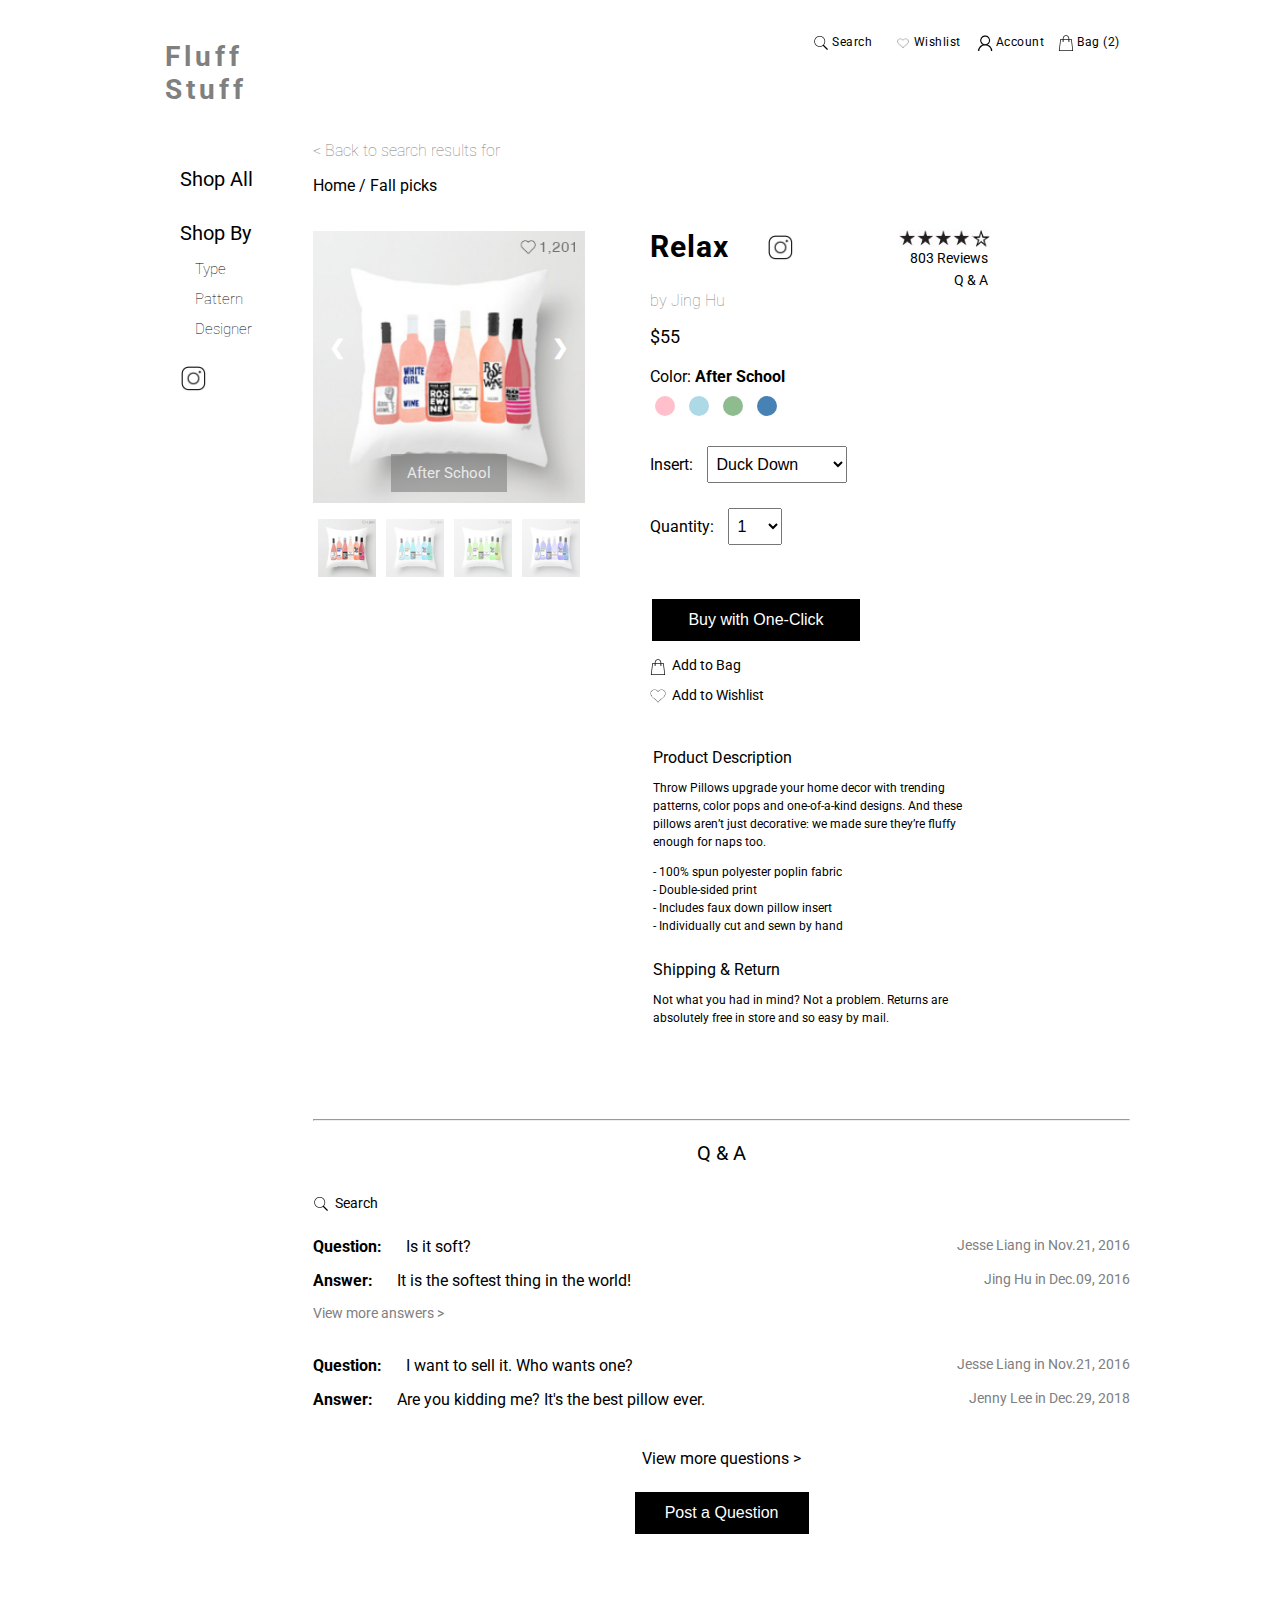
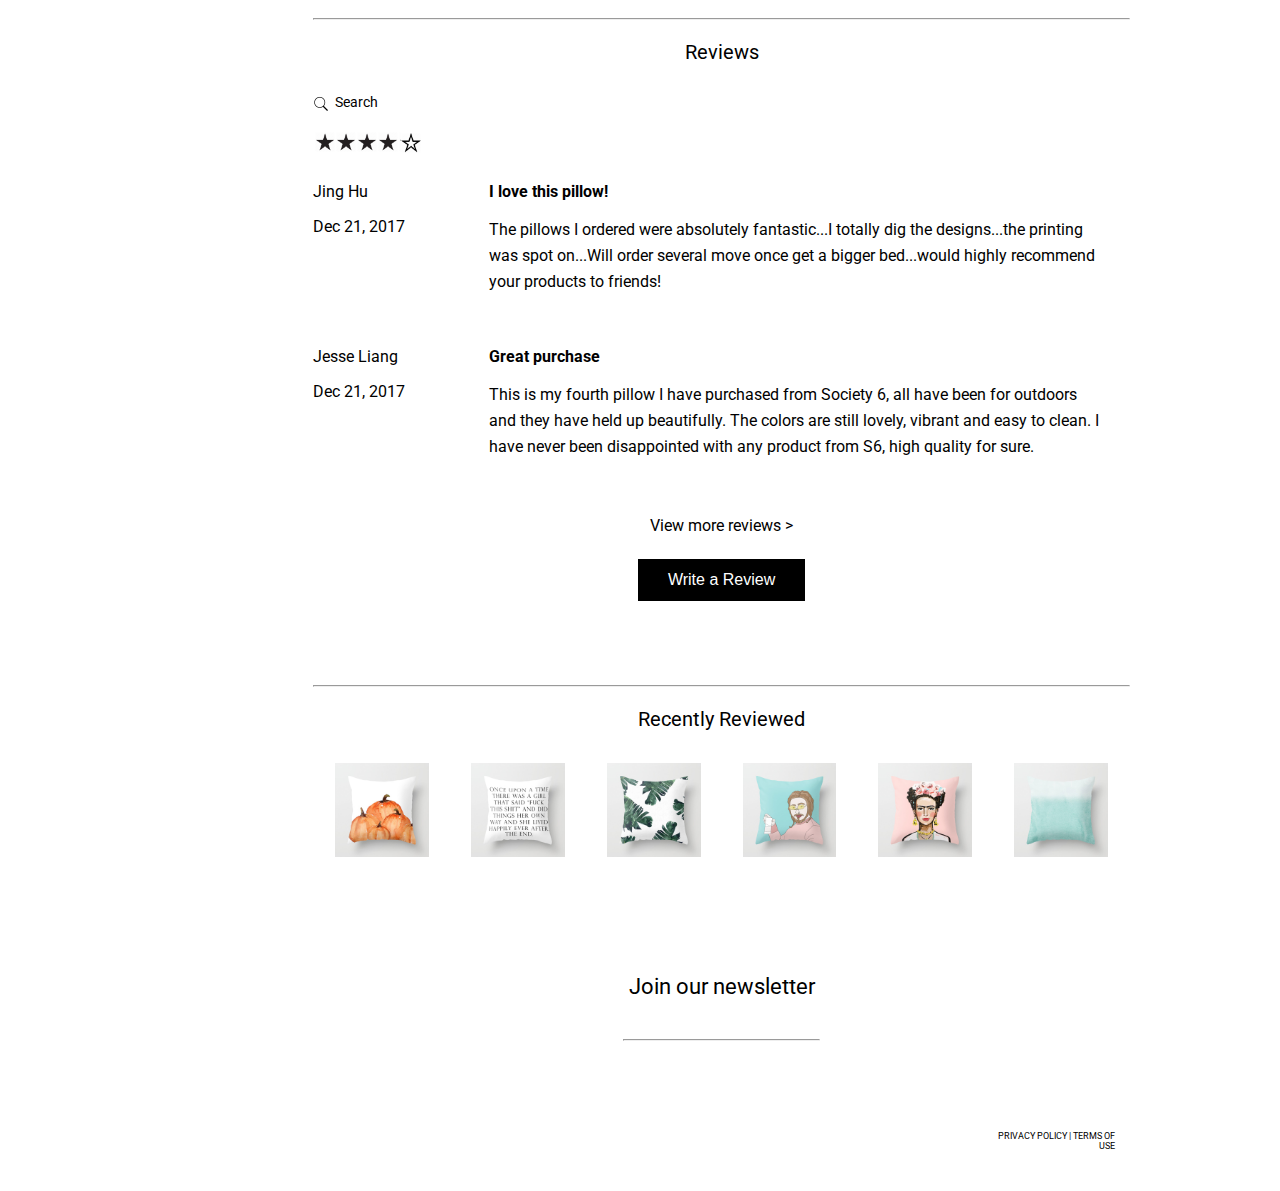
==== detail.html @ 71c14bbd "done" ====
<!DOCTYPE html>
<html>

<!-- Meat info -->

<head>
    <!-- styles-->
    <link rel="stylesheet" type="text/css" href="style.css">
    <link rel="stylesheet" href="https://cdnjs.cloudflare.com/ajax/libs/font-awesome/4.7.0/css/font-awesome.min.css">
    <!-- fonts -->
    <link href="https://fonts.googleapis.com/css?family=Roboto:300,400" rel="stylesheet">
    <!-- styles-->
    <meta name="viewport" content="width=device-width, initial-scale=1.0">
    <link rel="icon" type="image/ico" href="images/feather.png" />
    <!-- Search-->
    <meta name="author" content="Jing Hu">
    <meta name="keywords" content="Fluff Stuff, pillow, shopping">
    <meta name="description" content="Fluff Stuff, a stylish pillow company.">
    <!-- Website title-->
    <title>Fluff Stuff</title>
</head>

<body>
    <!-- Header and nav -->
    <div class='row'>
        <div class="col-8 header">
            <a href="index.html">
                <header>Fluff<br />Stuff</header>
            </a>
        </div>
        <div class="col-1 nav">
            <img src='images/585e4ad1cb11b227491c3391.png' class="navimg">Search
        </div>
        <div class="col-1 nav">
            <img src='images/hollow-heart-shaped-symbol-72673.png' class="navimg">Wishlist
        </div>
        <div class="col-1 nav">
            <img src='images/user.png' class="navimg">Account
        </div>
        <div class="col-1 nav">
            <img src='images/Ecommerce-Shopping-Bag-icon.png' class="navimg">Bag (2)
        </div>
    </div>

    <!-- Filter and list header -->
    <div class="row">
        <div class="col-2" style="padding-bottom: 0px">
            <ul>
                <li>
                    <h2 class="filter">Shop All</h2>
                </li>
                <li>
                    <h2>Shop By</h2>
                    <ul>
                        <li class='subfilter'>
                            <h5>Type</h5>
                        </li>
                        <li class='subfilter'>
                            <h5>Pattern</h5>
                        </li>
                        <li class='subfilter'>
                            <h5>Designer</h5>
                        </li>
                    </ul>
                </li>
                <li><img src="images/instagram-new.png" class="instaImg" alt="ads"></li>
            </ul>
        </div>
        <div class="col-10" style='padding: 0px'>
            <a href='list.html'>
                <p class="results">&lt; Back to search results for</p>
            </a>
            <span>Home / Fall picks</span>
            <br /><br>
            <div class='row'>
                <div class='col-4 innerSlides'>
                    <!-- Reference for W3school -->
                    <!-- Container for the image gallery -->
                    <div class="container">
                        <!-- Full-width images with number text -->
                        <div class="mySlides">
                            <div class="numbertext">After School</div>
                            <img src="images/Group%20203.png" style="width:100%">
                        </div>

                        <div class="mySlides">
                            <div class="numbertext">Morning Haze</div>
                            <img src="images/GroupHaze.png" style="width:100%">
                        </div>

                        <div class="mySlides">
                            <div class="numbertext">Rainy Day</div>
                            <img src="images/GroupRain.png" style="width:100%">
                        </div>

                        <div class="mySlides">
                            <div class="numbertext">Cozy Demin</div>
                            <img src="images/GroupDemin.png" style="width:100%">
                        </div>

                        <!-- Next and previous buttons -->
                        <a class="prev" onclick="plusSlides(-1)">&#10094;</a>
                        <a class="next" onclick="plusSlides(1)">&#10095;</a>

                        <!-- Thumbnail images -->
                        <div class="row">
                            <div class="slidesCol">
                                <img class="demo cursor" src="images/Group%20203.png" style="width:100%" onclick="currentSlide(1)" alt="After School Special">
                            </div>
                            <div class="slidesCol">
                                <img class="demo cursor" src="images/GroupHaze.png" style="width:100%" onclick="currentSlide(2)" alt="Morning Haze">
                            </div>
                            <div class="slidesCol">
                                <img class="demo cursor" src="images/GroupRain.png" style="width:100%" onclick="currentSlide(3)" alt="Rainy Day">
                            </div>
                            <div class="slidesCol">
                                <img class="demo cursor" src="images/GroupDemin.png" style="width:100%" onclick="currentSlide(4)" alt="Cozy Demin">
                            </div>
                        </div>
                    </div>
                </div>
                <div class='col-4 innerDetail'>
                    <span class='productTitle noPadMar'>Relax </span><span><img src="images/instagram-new.png" class='instaImg'></span>
                    <p class='results'>by Jing Hu</p>
                    <p class='productName'>$55</p>
                    <div style='margin-bottom: 50px;margin-top: 20px'>
                        <p style='margin: 0'>Color: <span id='colorDescrip' style="font-weight: bold">After School</span></p>
                        <div>
                            <span class="dot" style="background-color: pink" onmouseover="turnOpaque(this)" onmouseout="turnClear(this)" onclick="chooseColor(1,'After School')"></span>
                            <span class="dot" style="background-color:lightblue" onmouseover="turnOpaque(this)" onmouseout="turnClear(this)" onclick="chooseColor(2,'Morning Haze')"></span>
                            <span class="dot" style="background-color:darkseagreen" onmouseover="turnOpaque(this)" onmouseout="turnClear(this)" onclick="chooseColor(3,'Rainy Day')"></span>
                            <span class="dot" style="background-color:steelblue" onmouseover="turnOpaque(this)" onmouseout="turnClear(this)" onclick="chooseColor(4,'Cozy Demin')"></span>
                        </div>
                        <p class='productDescrip'>Insert:
                            <select class="buy-select">
                                <option id="option-1">Duck Down</option>
                                <option id="option-2">Memory Foam</option>
                                <option id="option-3">Poly-blend</option>
                            </select></p>
                        <p class='productDescrip'>Quantity:
                            <select class="buy-select">
                                <option id="option-1">1</option>
                                <option id="option-2">2</option>
                                <option id="option-3">3</option>
                                <option id="option-4">4</option>
                                <option id="option-5">5</option>
                                <option id="option-6">6</option>
                                <option id="option-7">7</option>
                                <option id="option-8">8</option>
                                <option id="option-9">9</option>
                                <option id="option-10">10</option>
                            </select></p>
                    </div>
                    <button class="blackBtn" style="width: 100%">Buy with One-Click</button>
                    <a href='#'><div class='actionButton'><img src='images/Ecommerce-Shopping-Bag-icon.png' class="navimg"> Add to Bag</div></a>
                    <a href='#'><div class='actionButton'><img src='images/images.png' class="navimg"> Add to Wishlist</div></a>
                </div>

                <div class='col-2' style='padding-right: 0px'>
                    <img src='images/stars.PNG' class='reviewStars'>
                    <a href='#Reviews'>
                        <p class='numReviews'>803 Reviews</p>
                    </a>
                    <a href='#Q&A'>
                        <p class='numReviews'>
                            <p class='numReviews'>Q &amp; A</p>
                    </a>
                </div>
                <div class='row' style='margin-bottom: : 0px'>
                    <div class='col-5'></div>
                    <div class='col-5' style='padding: 0px;margin-top: 30px'>
                        <h4 style='margin: 0'>Product Description</h4>
                        <p class='descripDetail'>Throw Pillows upgrade your home decor with trending patterns, color pops and one-of-a-kind designs. And these pillows aren’t just decorative: we made sure they’re fluffy enough for naps too. </p>
                        <p class='descripDetail'>
                            - 100% spun polyester poplin fabric<br>
                            - Double-sided print<br>
                            - Includes faux down pillow insert<br>
                            - Individually cut and sewn by hand</p>

                        <h4 style='margin: 25px 0 0 0'>Shipping &amp; Return</h4>
                        <p class='descripDetail'>Not what you had in mind? Not a problem. Returns are absolutely free in store and so easy by mail. </p>
                    </div>
                </div>

            </div>
        </div>
    </div>

    <!-- QA & Review -->
    <div class='row'>
        <div class='col-2'></div>
        <div class='col-10' style='margin: 0px;padding: 0px'>
            <!-- Q & A -->
            <hr class='borderline'>
            <h2 class='sectionName'>Q &amp; A</h2>
            <div class='actionButton'><img src='images/585e4ad1cb11b227491c3391.png' class="navimg"> Search</div>

            <div class='reviewBlock'>
                <div class='QATitleDiv'>
                    <span class='QATitle'>Question: </span>
                    <span>Is it soft?</span>
                    <span class='QAID'>Jesse Liang in Nov.21, 2016
                    </span>
                </div>
                <div class='QATitleDiv'>
                    <span class='QATitle'>Answer: </span>
                    <span>It is the softest thing in the world!
                    </span>
                    <span class='QAID'>Jing Hu in Dec.09, 2016
                    </span>
                </div>
                <div class='QATitleDiv'>
                    <p style="color:grey;font-size: 14px">View more answers ></p>
                </div>
            </div>

            <div class='reviewBlock'>
                <div class='QATitleDiv'>
                    <span class='QATitle'>Question: </span>
                    <span>I want to sell it. Who wants one?</span>
                    <span class='QAID'>Jesse Liang in Nov.21, 2016
                    </span>
                </div>
                <div class='QATitleDiv'>
                    <span class='QATitle'>Answer: </span>
                    <span>Are you kidding me? It's the best pillow ever.
                    </span>
                    <span class='QAID'>Jenny Lee in Dec.29, 2018
                    </span>
                </div>
            </div>
            <p class='viewMore'>View more questions ></p>
            <div style='text-align: center'><button class="blackBtn">Post a Question</button></div>

            <!-- Reviews -->
            <hr class='borderline'>
            <h2 class='sectionName'>Reviews</h2>
            <div class='actionButton'><img src='images/585e4ad1cb11b227491c3391.png' class="navimg"> Search</div>

            <img src='images/stars.PNG' style='margin-top: 20px'>
            <!-- First Review-->
            <div class='row' style='margin: 10px 0px 20px 0; padding: 0'>
                <div class='col-2' style='padding: 0;margin-right: 40px'>
                    <p>Jing Hu</p>
                    <p>Dec 21, 2017</p>
                </div>
                <div class='col-9' style='padding: 0'>
                    <p style='font-weight: bold'>I love this pillow!</p>
                    <p class='reviewContent'>The pillows I ordered were absolutely fantastic...I totally dig the designs...the printing was spot on...Will order several move once get a bigger bed...would highly recommend your products to friends!</p>
                </div>
            </div>
            <!-- Second Review-->
            <div class='row' style='margin: 10px 0px 20px 0; padding: 0'>
                <div class='col-2' style='padding: 0;margin-right: 40px'>
                    <p>Jesse Liang</p>
                    <p>Dec 21, 2017</p>
                </div>
                <div class='col-9' style='padding: 0'>
                    <p style='font-weight: bold'>Great purchase</p>
                    <p class='reviewContent'>This is my fourth pillow I have purchased from Society 6, all have been for outdoors and they have held up beautifully. The colors are still lovely, vibrant and easy to clean. I have never been disappointed with any product from S6, high quality for sure.</p>
                </div>
            </div>
            <p class='viewMore'>View more reviews ></p>
            <div style='text-align: center'><button class="blackBtn">Write a Review</button></div>

            <!-- Recently Reviewed-->
            <hr class='borderline'>
            <h2 class='sectionName'>Recently Reviewed</h2>
            <table>
                <tr>
                    <th class='recentViewed'>
                        <img src=images/orange-pumpkin-patch-pillows.jpg class='recentViewedPic'>
                    </th>
                    <th class='recentViewed'>
                        <img src=images/once-upon-a-time-she-said-fuck-this-pillows.jpg class='recentViewedPic'>
                    </th>
                    <th class='recentViewed'>
                        <img src=images/banana-leaf-watercolor-pattern-society6-pillows.jpg class='recentViewedPic'>
                    </th>
                    <th class='recentViewed'>
                        <img src=images/posty-malone-drinking-milk-pillows.jpg class='recentViewedPic'>
                    </th>
                    <th class='recentViewed'>
                        <img src=images/frida-kahlo-4gg-pillows.jpg class='recentViewedPic'>
                    </th>
                    <th class='recentViewed'>
                        <img src=images/fading-aqua-pillows.jpg class='recentViewedPic'>
                    </th>
                </tr>
            </table>
        </div>
    </div>

    <!-- Newsletter and Footer -->
    <div class="row">
        <div class="col-5"></div>
        <div class="col-4">
            <h2 class='newsletter'>Join our newsletter</h2>
            <hr class='newsletterLine'>
        </div>
    </div>
    <div class="row">
        <div class="col-10"></div>
        <div class='col-2 footer'>
            PRIVACY POLICY | TERMS OF USE
        </div>
    </div>


    <!-- javascript (placed here or slides show can't work) -->
    <script src="main.js" type="text/javascript"></script>
    <script src="https://ajax.googleapis.com/ajax/libs/jquery/3.2.1/jquery.min.js"></script>
</body>

</html>
---- style.css ----
/*********** Responsive ************/
* {
    box-sizing: border-box;
}

.row::after {
    content: "";
    clear: both;
    display: table;
}

[class*="col-"] {
    float: left;
    padding: 15px;
}

.col-1 {
    width: 8.33%;
}

.col-2 {
    width: 16.66%;
}

.col-3 {
    width: 25%;
}

.col-4 {
    width: 33.33%;
}

.col-5 {
    width: 41.66%;
}

.col-6 {
    width: 50%;
}

.col-7 {
    width: 58.33%;
}

.col-8 {
    width: 66.66%;
}

.col-9 {
    width: 75%;
}

.col-10 {
    width: 83.33%;
}

.col-11 {
    width: 91.66%;
}

.col-12 {
    width: 100%;
}


/*********** Meta ************/
body {
    margin: 25px 150px 25px 150px;
    font-family: 'Roboto', sans-serif;
}

a:link {
    text-decoration: none;
    color: inherit;
}

a:active,
a:hover {
    opacity: 0.6;
    color: rgba(0, 0, 0, 0.5);

}

a:visited {
    text-decoration: none;
    color: inherit;
}

.noPadMar {
    padding: 0;
    margin: 0;
}


h1 {
    font-size: 30px;
    letter-spacing: 1px;
}

h2 {
    font-size: 20px;
    padding: 0px;
    margin: 0px;
    font-weight: normal;
}

h4 {
    font-size: 16px;
    padding: 0px;
    font-weight: normal;
}

h5 {
    font-size: 15px;
    font-weight: lighter;
    padding: 0px;
    margin: 0px;
}



/*********** HEADER ************/
header {
    font-size: 28px;
    letter-spacing: 4px;
    font-weight: bold;
    color: grey;
    padding-bottom: 0;
}

.nav {
    font-size: 12px;
    letter-spacing: 0.5px;
    height: 100%;
    padding: 10px 0px 10px 10px;
    margin-right: 0;
}

.navimg {
    width: 16px;
    height: auto;
    margin-right: 3px;
}

/*********** Filter and ads************/
.ads {
    width: 100%;
    height: auto;
}

.filter {
    padding-bottom: 30px;
}

.subfilter {
    padding-bottom: 12px;
}

ul {
    padding: 15px;
    list-style-type: none;
}


.instaImg {
    width: 27px;
    height: auto;
    padding-bottom: 10px;
}


/*********** Footer ************/
.newsletter {
    text-align: center;
    font-size: 22px;
    margin: 100px 0 40px 0;
    padding: 0px;
}

.footer {
    text-align: right;
    font-size: 9px;
    margin-top: 60px;
}




/*********** List header ************/
.results {
    color: grey;
    font-weight: lighter;
    margin-top: 20px;
}

.sort-select {
    margin-left: 10px;
    padding: 8px 16px 8px 8px;
    font-size: 16px;
}


/************** List ***************/
.dot {
    height: 20px;
    width: 20px;
    background-color: #bbb;
    border-radius: 50%;
    display: inline-block;
    margin: 10px 5px;
}


.product {
    padding: 0px 85px 80px 0px;
}

.productName {
    font-size: 18px;
    font-weight: normal;
    text-align: left;
    margin: 6px 0px 6px 0px;
}

.price {
    font-size: 16px;
    font-weight: normal;
    text-align: left;
    margin: 0px;
}

.listIcon {
    width: 18px;
    height: 18px;
    margin-left: 10px;
}

.pageNum {
    text-align: right;
    font-size: 16px;
    letter-spacing: 5px;
}

.currentPageNum {
    font-weight: bold;
    text-decoration: underline;
}



/************** Recently viewed ***************/
.borderline {
    margin: 80px 0 10px 0;
}

.sectionName {
    text-align: center;
    margin: 20px 0 30px 0;
}

.recentViewedPic {
    width: 100%;
    height: auto;
}

.recentViewed {
    padding: 0px 20px 0px 20px;
}

.newsletterLine {
    margin: 0 50px;
}

/******** Reference for W3school **********/
/************** Slides show ***************/
.innerSlides {
    padding: 17px 0px;
}


/* Position the image container (needed to position the left and right arrows) */
img {
    vertical-align: middle;
}

/* Position the image container (needed to position the left and right arrows) */
.container {
    position: relative;
}

/* Hide the images by default */
.mySlides {
    display: none;
}

/* Add a pointer when hovering over the thumbnail images */
.cursor {
    cursor: pointer;
}

/* Next & previous buttons */
.prev,
.next {
    cursor: pointer;
    position: absolute;
    top: 40%;
    width: auto;
    padding: 16px;
    margin-top: -50px;
    color: white;
    font-weight: bold;
    font-size: 20px;
    border-radius: 0 3px 3px 0;
    user-select: none;
    -webkit-user-select: none;
}

/* Position the "next button" to the right */
.next {
    right: 0;
    border-radius: 3px 0 0 3px;
}

/* On hover, add a black background color with a little bit see-through */
.prev:hover,
.next:hover {
    background-color: rgba(0, 0, 0, 0.8);
}

/* Number text (1/3 etc) */
.numbertext {
    color: white;
    font-size: 15px;
    padding: 10px 16px;
    position: absolute;
    top: 70%;
    left: 50%;
    transform: translate(-50%, -50%);
    background-color: grey;
    opacity: 0.6;
}

.row:after {
    content: "";
    display: table;
    clear: both;
}

/* Six columns side by side */
.slidesCol {
    float: left;
    width: 25%;
}

/* Add a transparency effect for thumnbail images */
.demo {
    opacity: 0.6;
    margin-top: 16px;
    padding: 0px 5px;
}

.active,
.demo:hover {
    opacity: 1;
}

/************** Product Details ***************/
.innerDetail {
    padding: 15px 0px 15px 65px;
}

.productTitle {
    font-size: 30px;
    letter-spacing: 1px;
    font-weight: bold;
    margin-right: 30px;
}

.reviewStars {
    width: 80%;
    float: right;
}

.numReviews {
    text-align: right;
    font-size: 14px;
    margin: 6px;
}

.productDescrip {
    font-size: 16px;
    margin-bottom: 25px;;
}


.buy-select {
    margin-left: 10px;
    /*margin-top: 20px;*/
    padding: 8px 10px 8px 4px;
    font-size: 16px;
}


.blackBtn {
    background-color: black; /* Green */
    border: none;
    color: white;
    padding: 12px 30px;
    text-align: center;
    text-decoration: none;
    display: inline-block;
    font-size: 16px;
    margin: 4px 2px;
    cursor: pointer;
}

.actionButton {
    margin-top: 12px;
    font-size: 14px;
    margin-right: 14px;
    margin-left: 0px;
}

.innerDescrip {
    padding: 0px;
}

.descripDetail {
    font-size: 12px;
    line-height: 18px;
}


/************** Q&A ***************/
.QATitle {
    font-size: 16px;
    font-weight: bold;
    margin-left:0;
    margin-right: 20px;
    width: 10%;
}

.QATitleDiv {
    margin: 15px 15px 15px 0px;
    width: 100%;
    height: auto;
}

.QAID {
    text-align: right;
    float: right;
    color: grey;
    font-size: 14px;
}

.reviewBlock {
    margin: 25px 0 35px 0;
}

.viewMore {
    text-align: center;
    font-size: 16px;
    margin: 40px 0 20px 0;
}

.reviewContent {
    line-height: 26px;
}
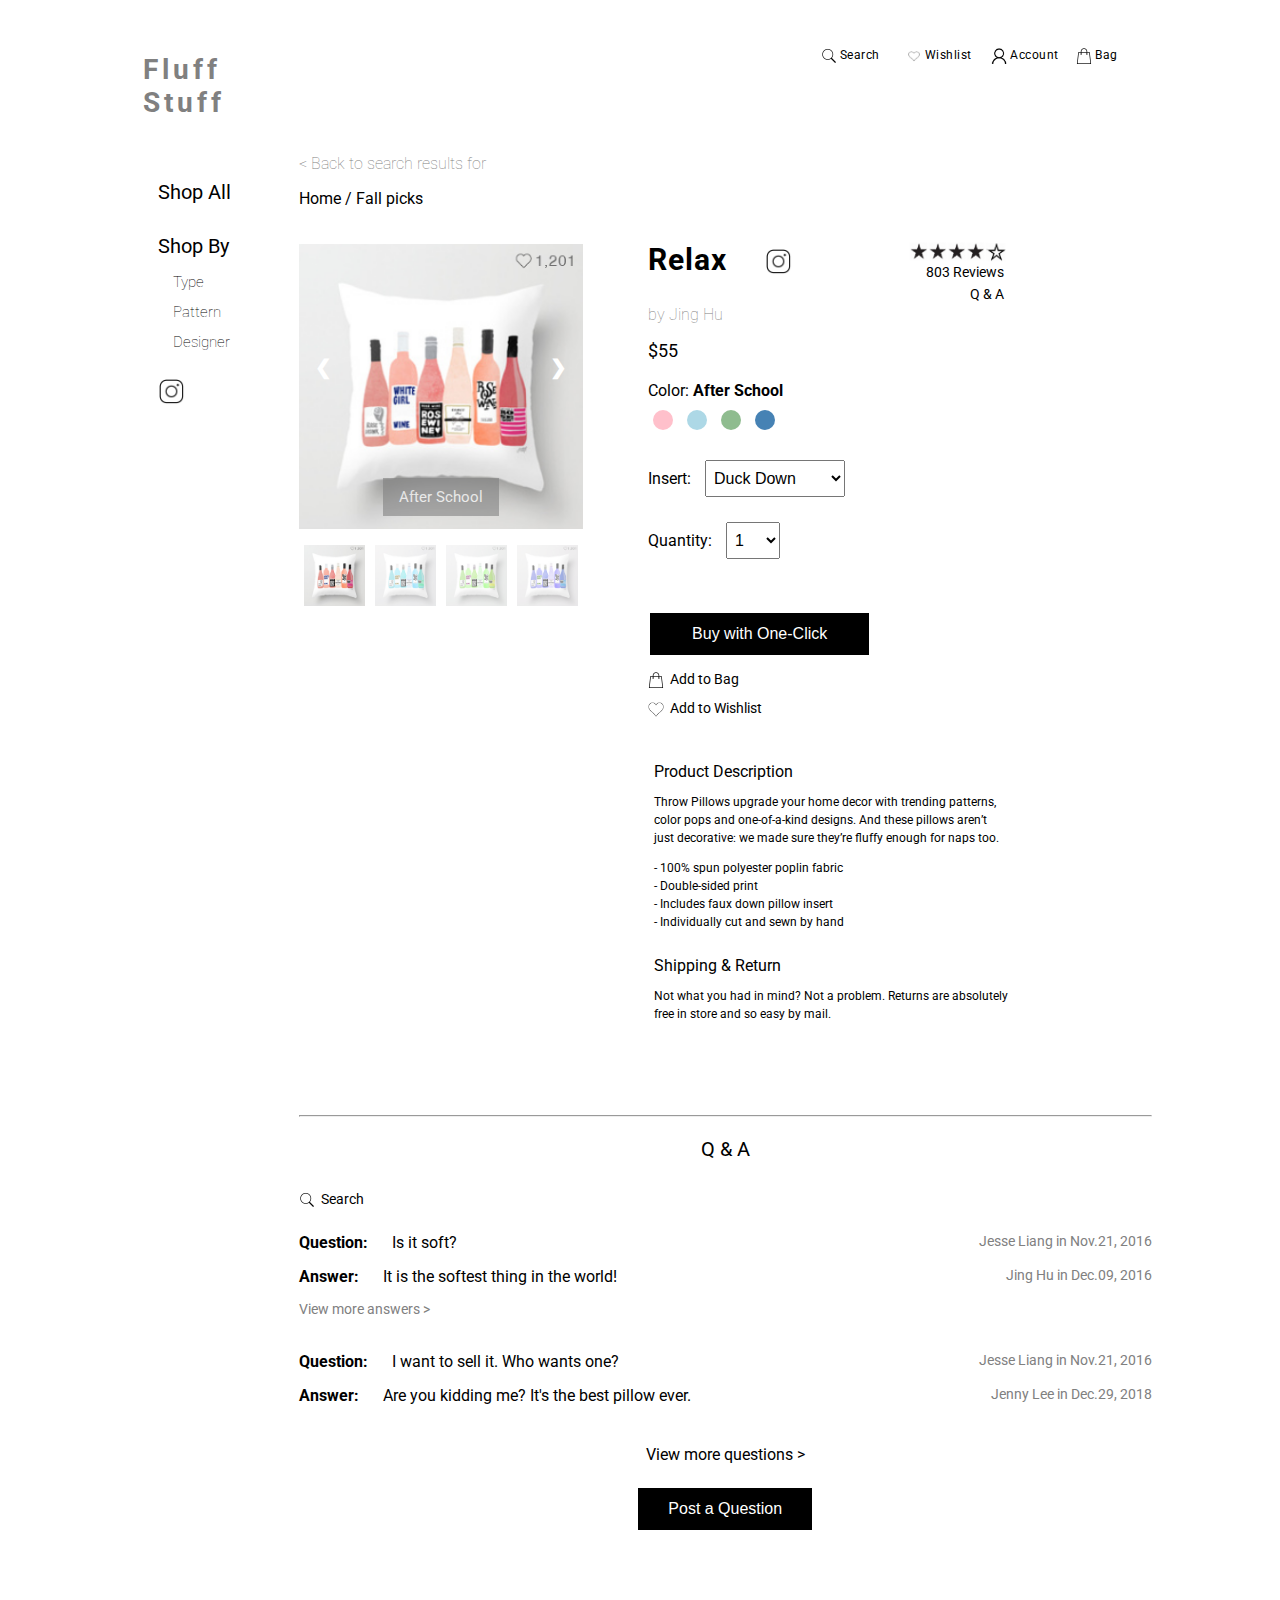
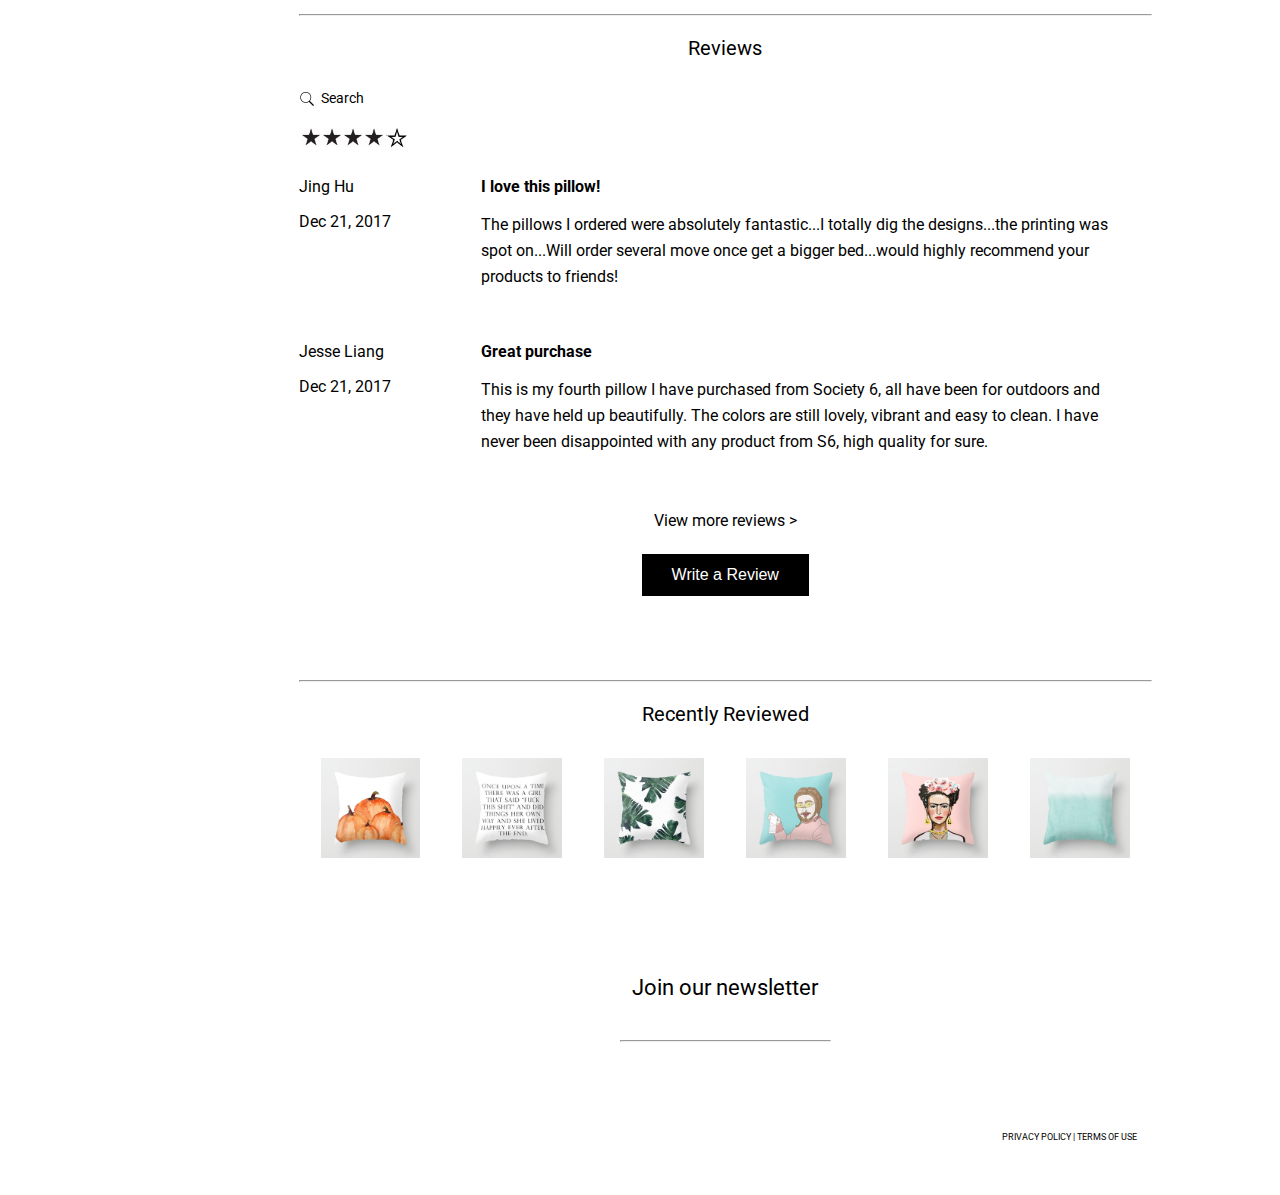
==== commit bc483604: "responsive" ====
--- a/detail.html
+++ b/detail.html
@@ -38,7 +38,7 @@
             <img src='images/user.png' class="navimg">Account
         </div>
         <div class="col-1 nav">
-            <img src='images/Ecommerce-Shopping-Bag-icon.png' class="navimg">Bag (2)
+            <img src='images/Ecommerce-Shopping-Bag-icon.png' class="navimg">Bag
         </div>
     </div>
 
--- a/style.css
+++ b/style.css
@@ -65,7 +65,7 @@
 
 /*********** Meta ************/
 body {
-    margin: 25px 150px 25px 150px;
+    margin: 3% 10%;
     font-family: 'Roboto', sans-serif;
 }
 
@@ -76,7 +76,7 @@
 
 a:active,
 a:hover {
-    opacity: 0.6;
+    opacity: 0.7;
     color: rgba(0, 0, 0, 0.5);
 
 }
